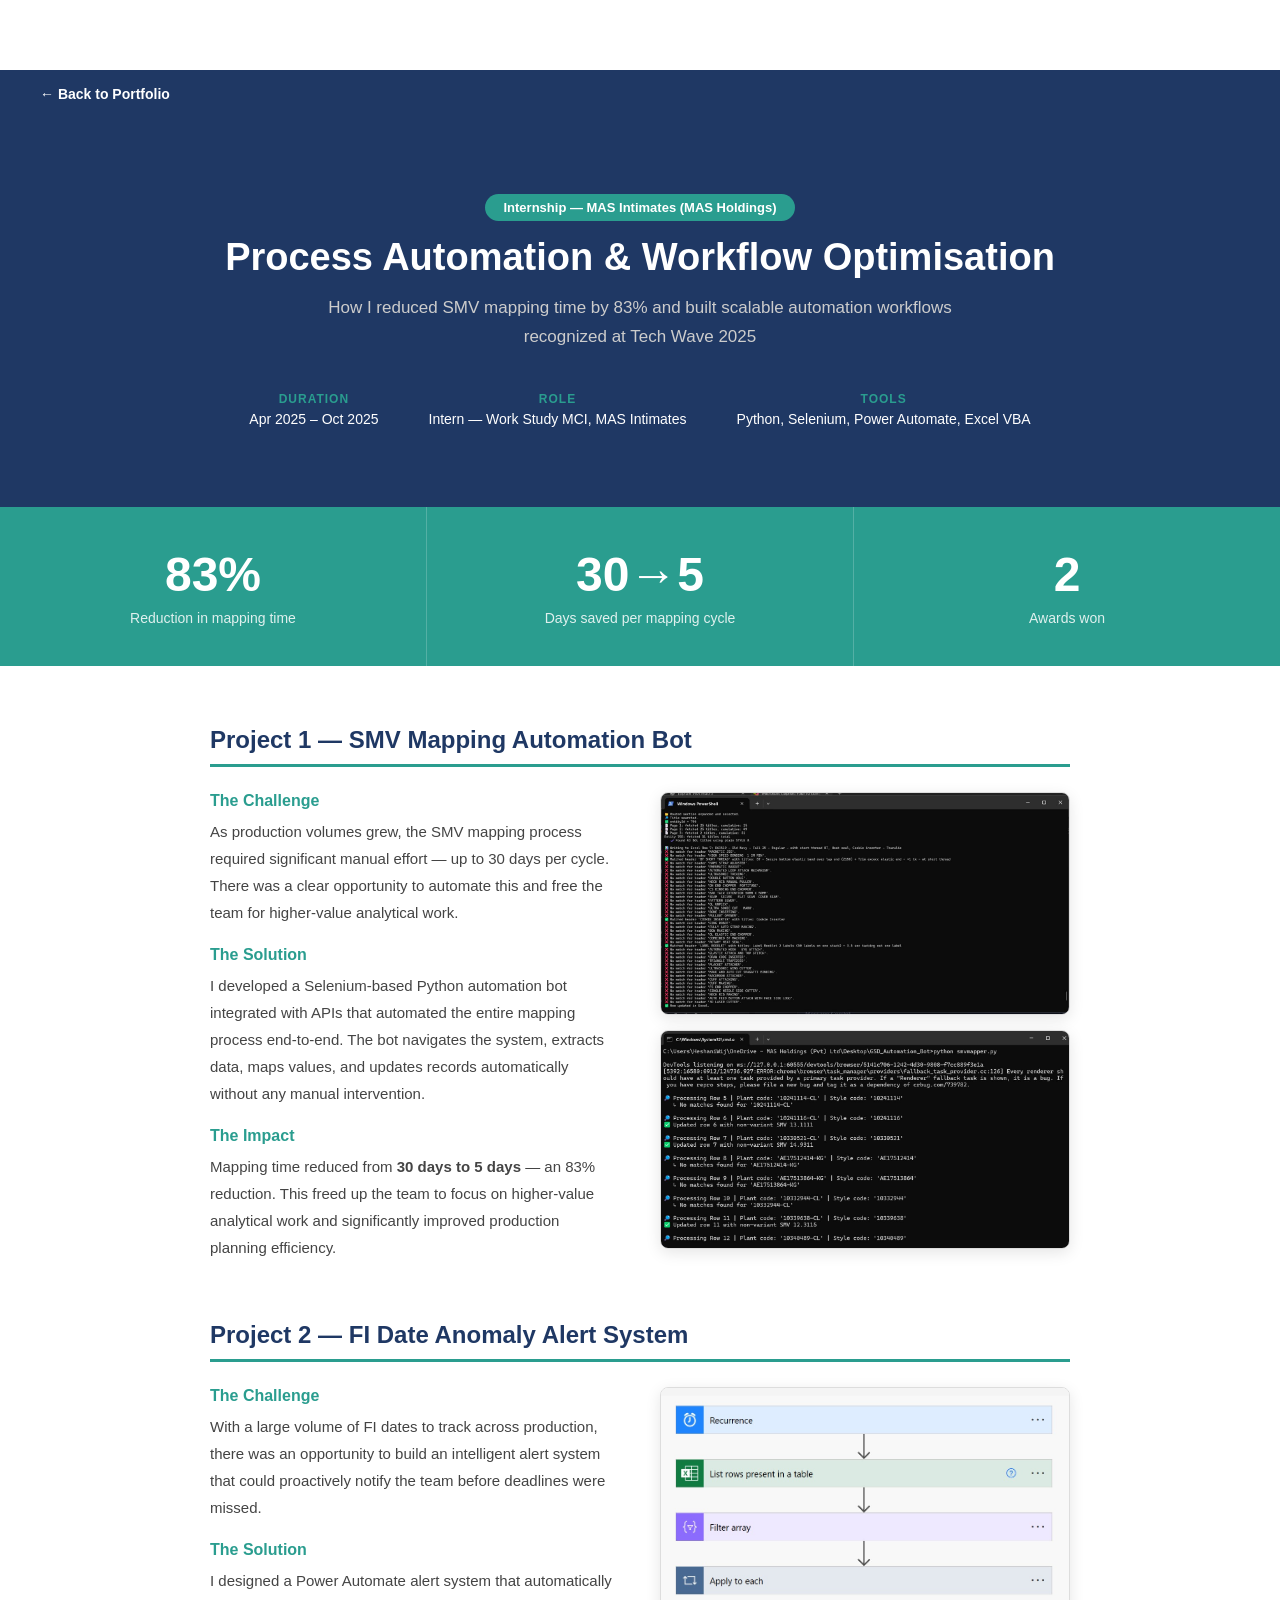
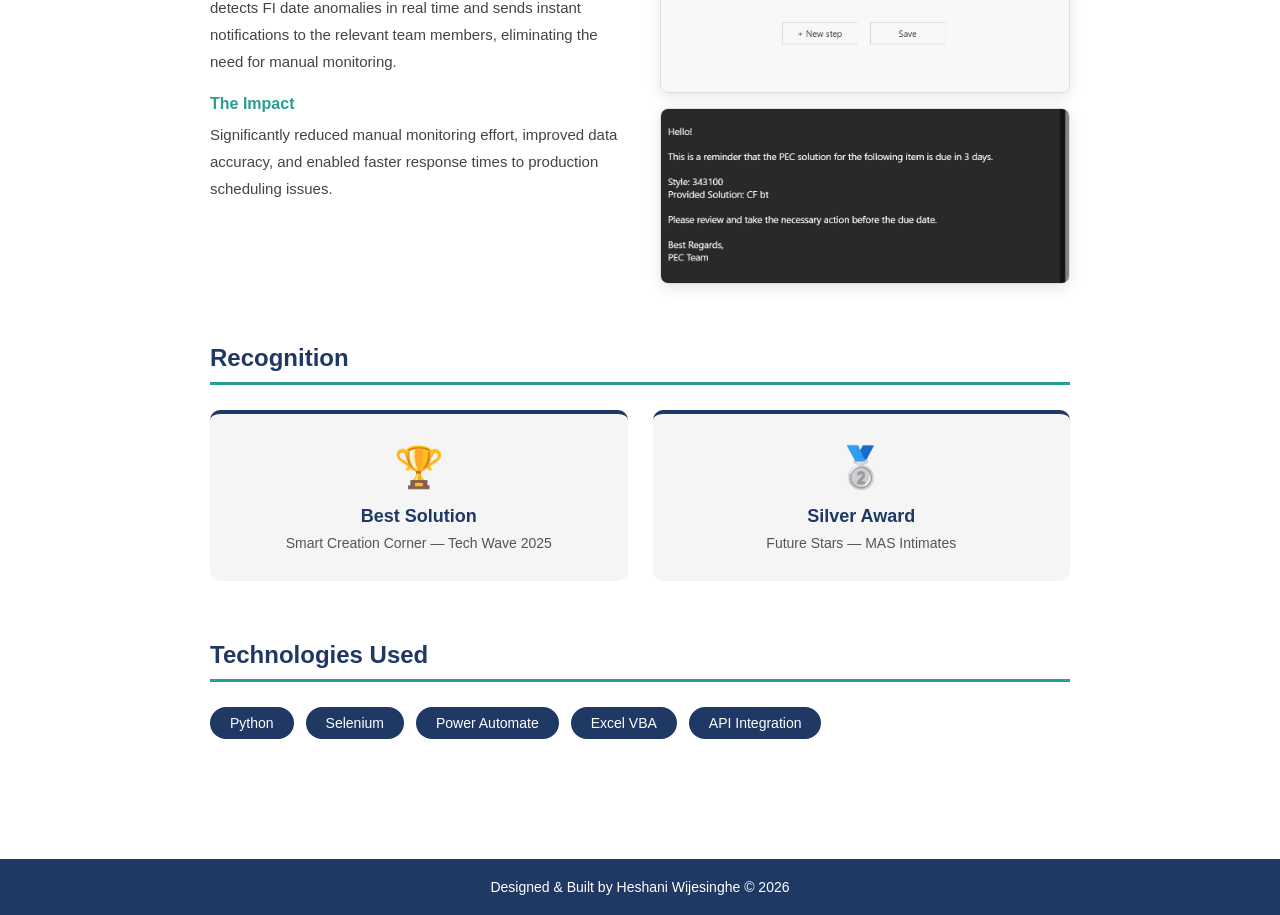
==== mas-case-study.html @ 1a6dd9d5 "Add MAS case study page with screenshots" ====
<!DOCTYPE html>
<html lang="en">

<head>
    <meta charset="UTF-8">
    <meta name="viewport" content="width=device-width, initial-scale=1.0">
    <title>MAS Holdings Case Study | Heshani Wijesinghe</title>
    <link rel="stylesheet" href="style.css">
    <link rel="stylesheet" href="case-study.css">
</head>

<body>

    <!-- Back Navigation -->
    <div class="back-nav">
        <a href="index.html" class="back-btn">← Back to Portfolio</a>
    </div>

    <!-- Hero -->
    <div class="cs-hero">
        <div class="cs-hero-content">
            <span class="cs-tag">Internship — MAS Intimates (MAS Holdings)</span>
            <h1>Process Automation & Workflow Optimisation</h1>
            <p>How I reduced SMV mapping time by 83% and built scalable automation workflows recognized at Tech Wave 2025</p>
            <div class="cs-meta">
                <div class="cs-meta-item">
                    <span class="cs-meta-label">Duration</span>
                    <span class="cs-meta-value">Apr 2025 – Oct 2025</span>
                </div>
                <div class="cs-meta-item">
                    <span class="cs-meta-label">Role</span>
                    <span class="cs-meta-value">Intern — Work Study MCI, MAS Intimates</span>
                </div>
                <div class="cs-meta-item">
                    <span class="cs-meta-label">Tools</span>
                    <span class="cs-meta-value">Python, Selenium, Power Automate, Excel VBA</span>
                </div>
            </div>
        </div>
    </div>

    <!-- Impact Stats -->
    <div class="cs-stats">
        <div class="cs-stat">
            <h2>83%</h2>
            <p>Reduction in mapping time</p>
        </div>
        <div class="cs-stat">
            <h2>30→5</h2>
            <p>Days saved per mapping cycle</p>
        </div>
        <div class="cs-stat">
            <h2>2</h2>
            <p>Awards won</p>
        </div>
    </div>

    <!-- Content -->
    <div class="cs-container">

        <!-- Project 1 -->
        <div class="cs-section">
            <h2>Project 1 — SMV Mapping Automation Bot</h2>
            <div class="cs-section-content">
                <div class="cs-text">
                    <h3>The Challenge</h3>
                    <p>As production volumes grew, the SMV mapping process required significant manual effort — up to 30 days per cycle. There was a clear opportunity to automate this and free the team for higher-value analytical work.</p>
                    <h3>The Solution</h3>
                    <p>I developed a Selenium-based Python automation bot integrated with APIs that automated the entire mapping process end-to-end. The bot navigates the system, extracts data, maps values, and updates records automatically without any manual intervention.</p>
                    <h3>The Impact</h3>
                    <p>Mapping time reduced from <strong>30 days to 5 days</strong> — an 83% reduction. This freed up the team to focus on higher-value analytical work and significantly improved production planning efficiency.</p>
                </div>
                <!-- Screenshot placeholder -->
                <div class="cs-screenshots">
    <img src="assets/images/bot-script2.jpeg" alt="Bot running - row processing">
    <img src="assets/images/bot-script1.jpeg" alt="Bot running - header matching">
</div>
            </div>
        </div>

        <!-- Project 2 -->
        <div class="cs-section">
            <h2>Project 2 — FI Date Anomaly Alert System</h2>
            <div class="cs-section-content">
                <div class="cs-text">
                    <h3>The Challenge</h3>
                    <p>With a large volume of FI dates to track across production, there was an opportunity to build an intelligent alert system that could proactively notify the team before deadlines were missed.</p>
                    <h3>The Solution</h3>
                    <p>I designed a Power Automate alert system that automatically detects FI date anomalies in real time and sends instant notifications to the relevant team members, eliminating the need for manual monitoring.</p>
                    <h3>The Impact</h3>
                    <p>Significantly reduced manual monitoring effort, improved data accuracy, and enabled faster response times to production scheduling issues.</p>
                </div>
                <!-- Screenshot placeholder -->
                <div class="cs-screenshots">
    <img src="assets/images/PA2.jpeg" alt="Power Automate flow diagram">
    <img src="assets/images/PA1.jpeg" alt="Alert email sample">
</div>
            </div>
        </div>

        <!-- Awards -->
        <div class="cs-awards">
            <h2>Recognition</h2>
            <div class="cs-awards-grid">
                <div class="cs-award-card">
                    <div class="cs-award-icon">🏆</div>
                    <h3>Best Solution</h3>
                    <p>Smart Creation Corner — Tech Wave 2025</p>
                </div>
                <div class="cs-award-card">
                    <div class="cs-award-icon">🥈</div>
                    <h3>Silver Award</h3>
                    <p>Future Stars — MAS Intimates</p>
                </div>
            </div>
        </div>

        <!-- Technologies -->
        <div class="cs-section">
            <h2>Technologies Used</h2>
            <div class="cs-tech-grid">
                <span class="cs-tech-tag">Python</span>
                <span class="cs-tech-tag">Selenium</span>
                <span class="cs-tech-tag">Power Automate</span>
                <span class="cs-tech-tag">Excel VBA</span>
                <span class="cs-tech-tag">API Integration</span>
            </div>
        </div>

    </div>

    <!-- Footer -->
    <footer>
        <p>Designed & Built by Heshani Wijesinghe &copy; 2026</p>
    </footer>

    <script src="script.js"></script>
</body>
</html>
---- style.css ----
html {
    scroll-behavior: smooth;
}
/* ── Google Font ── */
@import url('https://fonts.googleapis.com/css2?family=Poppins:wght@300;400;600;700&display=swap');

/* ── Reset & Base ── */
* {
    margin: 0;
    padding: 0;
    box-sizing: border-box;
}

body {
    font-family: 'Poppins', sans-serif;
    color: #1A1A1A;
}

/* ── Navbar ── */
#navbar {
    position: fixed;
    top: 0;
    width: 100%;
    background-color: #1F3864;
    padding: 15px 40px;
    display: flex;
    justify-content: space-between;
    align-items: center;
    z-index: 1000;
}

.nav-logo {
    color: white;
    font-size: 22px;
    font-weight: 700;
    letter-spacing: 2px;
}

.nav-links {
    list-style: none;
    display: flex;
    gap: 30px;
}

.nav-links a {
    color: white;
    text-decoration: none;
    font-size: 14px;
    font-weight: 400;
    transition: color 0.3s;
}

.nav-links a:hover {
    color: #2A9D8F;
}

/* ── Push content below navbar ── */
body {
    padding-top: 70px;
}

/* ── Hero Section ── */
#home {
    background-color: #1F3864;
    color: white;
    height: 100vh;
    display: flex;
    align-items: center;
    justify-content: center;
    text-align: center;
    padding: 0 20px;
}

.hero-content h1 {
    font-size: 52px;
    font-weight: 700;
    margin-bottom: 15px;
    letter-spacing: 2px;
}

.hero-subtitle {
    font-size: 20px;
    color: #2A9D8F;
    font-weight: 600;
    margin-bottom: 15px;
    min-height: 30px;
}

.cursor {
    animation: blink 0.7s infinite;
}

@keyframes blink {
    0%, 100% { opacity: 1; }
    50% { opacity: 0; }
}

.hero-desc {
    font-size: 16px;
    color: #ccc;
    margin-bottom: 35px;
    max-width: 500px;
    margin-left: auto;
    margin-right: auto;
}

.btn-group {
    display: flex;
    gap: 15px;
    justify-content: center;
}

.btn-primary {
    background-color: #2A9D8F;
    color: white;
    padding: 12px 30px;
    border-radius: 5px;
    text-decoration: none;
    font-weight: 600;
    transition: background-color 0.3s;
}

.btn-primary:hover {
    background-color: #21867a;
}

.btn-secondary {
    border: 2px solid white;
    color: white;
    padding: 12px 30px;
    border-radius: 5px;
    text-decoration: none;
    font-weight: 600;
    transition: all 0.3s;
}

.btn-secondary:hover {
    background-color: white;
    color: #1F3864;
}

/* ── Sections General ── */
section {
    padding: 80px 20px;
}

.section-container {
    max-width: 900px;
    margin: 0 auto;
}

.section-title {
    font-size: 32px;
    font-weight: 700;
    color: #1F3864;
    margin-bottom: 40px;
    text-align: center;
    position: relative;
}

.section-title::after {
    content: '';
    display: block;
    width: 60px;
    height: 4px;
    background-color: #2A9D8F;
    margin: 10px auto 0;
    border-radius: 2px;
}

/* ── About Section ── */
#about {
    background-color: #F5F5F5;
}

.about-text p {
    font-size: 16px;
    line-height: 1.8;
    color: #444;
}

.about-links {
    display: flex;
    gap: 15px;
    margin-top: 10px;
}

.about-link {
    background-color: #1F3864;
    color: white;
    padding: 10px 25px;
    border-radius: 5px;
    text-decoration: none;
    font-weight: 600;
    transition: background-color 0.3s;
}

.about-link:hover {
    background-color: #2A9D8F;
}

/* ── Projects Section ── */
#projects {
    background-color: white;
}

.projects-grid {
    display: grid;
    grid-template-columns: repeat(3, 1fr);
    gap: 25px;
}

.project-card {
    background-color: #F5F5F5;
    border-radius: 10px;
    padding: 25px;
    transition: transform 0.3s, box-shadow 0.3s;
    border-top: 4px solid #2A9D8F;
    display: flex;
    flex-direction: column;
}

.project-link, .project-link-disabled {
    margin-top: auto;
}

.project-card:hover {
    transform: translateY(-5px);
    box-shadow: 0 10px 25px rgba(0,0,0,0.1);
}

.project-tag {
    font-size: 12px;
    font-weight: 600;
    color: #2A9D8F;
    text-transform: uppercase;
    letter-spacing: 1px;
    margin-bottom: 10px;
}

.project-card h3 {
    font-size: 17px;
    font-weight: 700;
    color: #1F3864;
    margin-bottom: 12px;
}

.project-card p {
    font-size: 14px;
    color: #555;
    line-height: 1.7;
    margin-bottom: 15px;
}

.project-tech {
    display: flex;
    flex-wrap: wrap;
    gap: 8px;
    margin-bottom: 15px;
}

.project-tech span {
    background-color: #1F3864;
    color: white;
    font-size: 11px;
    padding: 4px 10px;
    border-radius: 20px;
    font-weight: 500;
}

.project-link {
    color: #2A9D8F;
    text-decoration: none;
    font-weight: 600;
    font-size: 14px;
    transition: color 0.3s;
}

.project-link:hover {
    color: #1F3864;
}

/* ── Experience Section ── */
#experience {
    background-color: #F5F5F5;
}

.experience-card {
    background-color: white;
    border-radius: 10px;
    padding: 30px;
    border-left: 5px solid #2A9D8F;
    box-shadow: 0 4px 15px rgba(0,0,0,0.06);
}

.exp-header {
    display: flex;
    justify-content: space-between;
    align-items: flex-start;
    margin-bottom: 20px;
}

.exp-left h3 {
    font-size: 20px;
    font-weight: 700;
    color: #1F3864;
    margin-bottom: 5px;
}

.exp-company {
    font-size: 15px;
    color: #2A9D8F;
    font-weight: 600;
}

.exp-date {
    background-color: #1F3864;
    color: white;
    padding: 6px 15px;
    border-radius: 20px;
    font-size: 13px;
    font-weight: 500;
}

.exp-bullets {
    padding-left: 20px;
    margin-bottom: 20px;
}

.exp-bullets li {
    font-size: 15px;
    color: #444;
    line-height: 1.8;
    margin-bottom: 8px;
}

.exp-awards {
    display: flex;
    gap: 12px;
    flex-wrap: wrap;
}

.award-badge {
    background-color: #1F3864;
    color: white;
    padding: 8px 18px;
    border-radius: 25px;
    font-size: 13px;
    font-weight: 600;
}

/* ── Skills Section ── */
#skills {
    background-color: #F5F5F5;
}

.skills-grid {
    display: grid;
    grid-template-columns: repeat(3, 1fr);
    gap: 25px;
}

.skill-category {
    background-color: white;
    border-radius: 10px;
    padding: 25px;
    box-shadow: 0 4px 15px rgba(0,0,0,0.06);
    transition: transform 0.3s;
}

.skill-category:hover {
    transform: translateY(-3px);
}

.skill-category h3 {
    font-size: 16px;
    font-weight: 700;
    color: #1F3864;
    margin-bottom: 15px;
    padding-bottom: 10px;
    border-bottom: 2px solid #2A9D8F;
}

.skill-tags {
    display: flex;
    flex-wrap: wrap;
    gap: 8px;
}

.skill-tags span {
    background-color: #F0F4FF;
    color: #1F3864;
    padding: 5px 12px;
    border-radius: 20px;
    font-size: 13px;
    font-weight: 500;
    border: 1px solid #d0d8f0;
}
/* ── Certifications Section ── */
#certifications {
    background-color: white;
}

.cert-grid {
    display: grid;
    grid-template-columns: repeat(2, 1fr);
    gap: 20px;
}

.cert-card {
    display: flex;
    align-items: center;
    gap: 20px;
    background-color: #F5F5F5;
    border-radius: 10px;
    padding: 20px 25px;
    border-left: 4px solid #2A9D8F;
    transition: transform 0.3s, box-shadow 0.3s;
}

.cert-card:hover {
    transform: translateY(-3px);
    box-shadow: 0 8px 20px rgba(0,0,0,0.08);
}

.cert-icon {
    font-size: 30px;
}

.cert-info h3 {
    font-size: 15px;
    font-weight: 700;
    color: #1F3864;
    margin-bottom: 5px;
}

.cert-info p {
    font-size: 13px;
    color: #2A9D8F;
    font-weight: 600;
}
/* ── Contact Section ── */
#contact {
    background-color: #F5F5F5;
}

.contact-desc {
    text-align: center;
    color: #555;
    font-size: 16px;
    margin-bottom: 40px;
    max-width: 600px;
    margin-left: auto;
    margin-right: auto;
}

.contact-grid {
    display: grid;
    grid-template-columns: repeat(3, 1fr);
    gap: 20px;
}

.contact-card {
    background-color: white;
    border-radius: 10px;
    padding: 30px 20px;
    text-align: center;
    text-decoration: none;
    border-top: 4px solid #2A9D8F;
    transition: transform 0.3s, box-shadow 0.3s;
}

.contact-card:hover {
    transform: translateY(-5px);
    box-shadow: 0 10px 25px rgba(0,0,0,0.1);
}

.contact-icon {
    font-size: 35px;
    margin-bottom: 15px;
}

.contact-card h3 {
    font-size: 16px;
    font-weight: 700;
    color: #1F3864;
    margin-bottom: 8px;
}

.contact-card p {
    font-size: 13px;
    color: #555;
}

/* ── Footer ── */
footer {
    background-color: #1F3864;
    color: white;
    text-align: center;
    padding: 20px;
    font-size: 14px;
}
/* ── About Photo ── */
.about-content {
    display: flex;
    align-items: center;
    gap: 50px;
}

.about-image img {
    width: 220px;
    height: 220px;
    border-radius: 50%;
    object-fit: cover;
    object-position: center 20%;
    border: 5px solid #2A9D8F;
    box-shadow: 0 8px 25px rgba(0,0,0,0.15);
}
.project-link-disabled {
    color: #999;
    font-size: 14px;
    font-weight: 600;
}
/* ── Personal Projects ── */
#personal {
    background-color: white;
}

.personal-grid {
    display: grid;
    grid-template-columns: repeat(1, 1fr);
    max-width: 500px;
    margin: 0 auto;
}

.project-card.featured {
    border-top: 4px solid #1F3864;
}
/* ── Filter Tabs ── */
.filter-tabs {
    display: flex;
    justify-content: center;
    gap: 15px;
    margin-bottom: 40px;
}

.filter-btn {
    padding: 10px 25px;
    border: 2px solid #1F3864;
    border-radius: 25px;
    background-color: transparent;
    color: #1F3864;
    font-family: 'Poppins', sans-serif;
    font-size: 14px;
    font-weight: 600;
    cursor: pointer;
    transition: all 0.3s;
}

.filter-btn:hover {
    background-color: #1F3864;
    color: white;
}

.filter-btn.active {
    background-color: #1F3864;
    color: white;
}

.project-card.hidden {
    display: none;
}
.cs-screenshots {
    display: flex;
    flex-direction: column;
    gap: 15px;
}

.cs-screenshots img {
    width: 100%;
    border-radius: 8px;
    box-shadow: 0 4px 15px rgba(0,0,0,0.1);
    border: 1px solid #ddd;
}

.case-study-btn {
    display: inline-block;
    margin-top: 20px;
    background-color: #2A9D8F;
    color: white;
    padding: 10px 25px;
    border-radius: 5px;
    text-decoration: none;
    font-weight: 600;
    font-size: 14px;
    transition: background-color 0.3s;
}

.case-study-btn:hover {
    background-color: #1F3864;
}
---- case-study.css ----
/* ── Back Nav ── */
.back-nav {
    background-color: #1F3864;
    padding: 15px 40px;
}

.back-btn {
    color: white;
    text-decoration: none;
    font-family: 'Poppins', sans-serif;
    font-size: 14px;
    font-weight: 600;
    transition: color 0.3s;
}

.back-btn:hover {
    color: #2A9D8F;
}

/* ── Case Study Hero ── */
.cs-hero {
    background-color: #1F3864;
    color: white;
    padding: 80px 40px;
    text-align: center;
}

.cs-tag {
    background-color: #2A9D8F;
    color: white;
    padding: 6px 18px;
    border-radius: 20px;
    font-family: 'Poppins', sans-serif;
    font-size: 13px;
    font-weight: 600;
}

.cs-hero-content h1 {
    font-family: 'Poppins', sans-serif;
    font-size: 38px;
    font-weight: 700;
    margin: 20px 0 15px;
}

.cs-hero-content p {
    font-family: 'Poppins', sans-serif;
    font-size: 17px;
    color: #ccc;
    max-width: 650px;
    margin: 0 auto 40px;
    line-height: 1.7;
}

.cs-meta {
    display: flex;
    justify-content: center;
    gap: 50px;
    flex-wrap: wrap;
}

.cs-meta-item {
    display: flex;
    flex-direction: column;
    gap: 5px;
}

.cs-meta-label {
    font-family: 'Poppins', sans-serif;
    font-size: 12px;
    color: #2A9D8F;
    font-weight: 600;
    text-transform: uppercase;
    letter-spacing: 1px;
}

.cs-meta-value {
    font-family: 'Poppins', sans-serif;
    font-size: 14px;
    color: white;
    font-weight: 500;
}

/* ── Impact Stats ── */
.cs-stats {
    display: flex;
    justify-content: center;
    gap: 0;
    background-color: #2A9D8F;
}

.cs-stat {
    flex: 1;
    text-align: center;
    padding: 40px 20px;
    border-right: 1px solid rgba(255,255,255,0.2);
}

.cs-stat:last-child {
    border-right: none;
}

.cs-stat h2 {
    font-family: 'Poppins', sans-serif;
    font-size: 48px;
    font-weight: 700;
    color: white;
    margin-bottom: 8px;
}

.cs-stat p {
    font-family: 'Poppins', sans-serif;
    font-size: 14px;
    color: rgba(255,255,255,0.85);
    font-weight: 500;
}

/* ── Content Container ── */
.cs-container {
    max-width: 900px;
    margin: 0 auto;
    padding: 60px 20px;
}

/* ── Sections ── */
.cs-section {
    margin-bottom: 60px;
}

.cs-section h2 {
    font-family: 'Poppins', sans-serif;
    font-size: 24px;
    font-weight: 700;
    color: #1F3864;
    margin-bottom: 25px;
    padding-bottom: 10px;
    border-bottom: 3px solid #2A9D8F;
}

.cs-section-content {
    display: grid;
    grid-template-columns: 1fr 1fr;
    gap: 40px;
    align-items: start;
}

.cs-text h3 {
    font-family: 'Poppins', sans-serif;
    font-size: 16px;
    font-weight: 700;
    color: #2A9D8F;
    margin: 20px 0 8px;
}

.cs-text h3:first-child {
    margin-top: 0;
}

.cs-text p {
    font-family: 'Poppins', sans-serif;
    font-size: 15px;
    color: #444;
    line-height: 1.8;
}

/* ── Image Placeholder ── */
.cs-image-placeholder {
    background-color: #F5F5F5;
    border: 2px dashed #ccc;
    border-radius: 10px;
    height: 250px;
    display: flex;
    align-items: center;
    justify-content: center;
    color: #999;
    font-family: 'Poppins', sans-serif;
    font-size: 16px;
}

/* ── Awards ── */
.cs-awards {
    margin-bottom: 60px;
}

.cs-awards h2 {
    font-family: 'Poppins', sans-serif;
    font-size: 24px;
    font-weight: 700;
    color: #1F3864;
    margin-bottom: 25px;
    padding-bottom: 10px;
    border-bottom: 3px solid #2A9D8F;
}

.cs-awards-grid {
    display: grid;
    grid-template-columns: repeat(2, 1fr);
    gap: 25px;
}

.cs-award-card {
    background-color: #F5F5F5;
    border-radius: 10px;
    padding: 30px;
    text-align: center;
    border-top: 4px solid #1F3864;
}

.cs-award-icon {
    font-size: 40px;
    margin-bottom: 15px;
}

.cs-award-card h3 {
    font-family: 'Poppins', sans-serif;
    font-size: 18px;
    font-weight: 700;
    color: #1F3864;
    margin-bottom: 8px;
}

.cs-award-card p {
    font-family: 'Poppins', sans-serif;
    font-size: 14px;
    color: #555;
}

/* ── Tech Tags ── */
.cs-tech-grid {
    display: flex;
    flex-wrap: wrap;
    gap: 12px;
}

.cs-tech-tag {
    background-color: #1F3864;
    color: white;
    padding: 8px 20px;
    border-radius: 25px;
    font-family: 'Poppins', sans-serif;
    font-size: 14px;
    font-weight: 500;
}
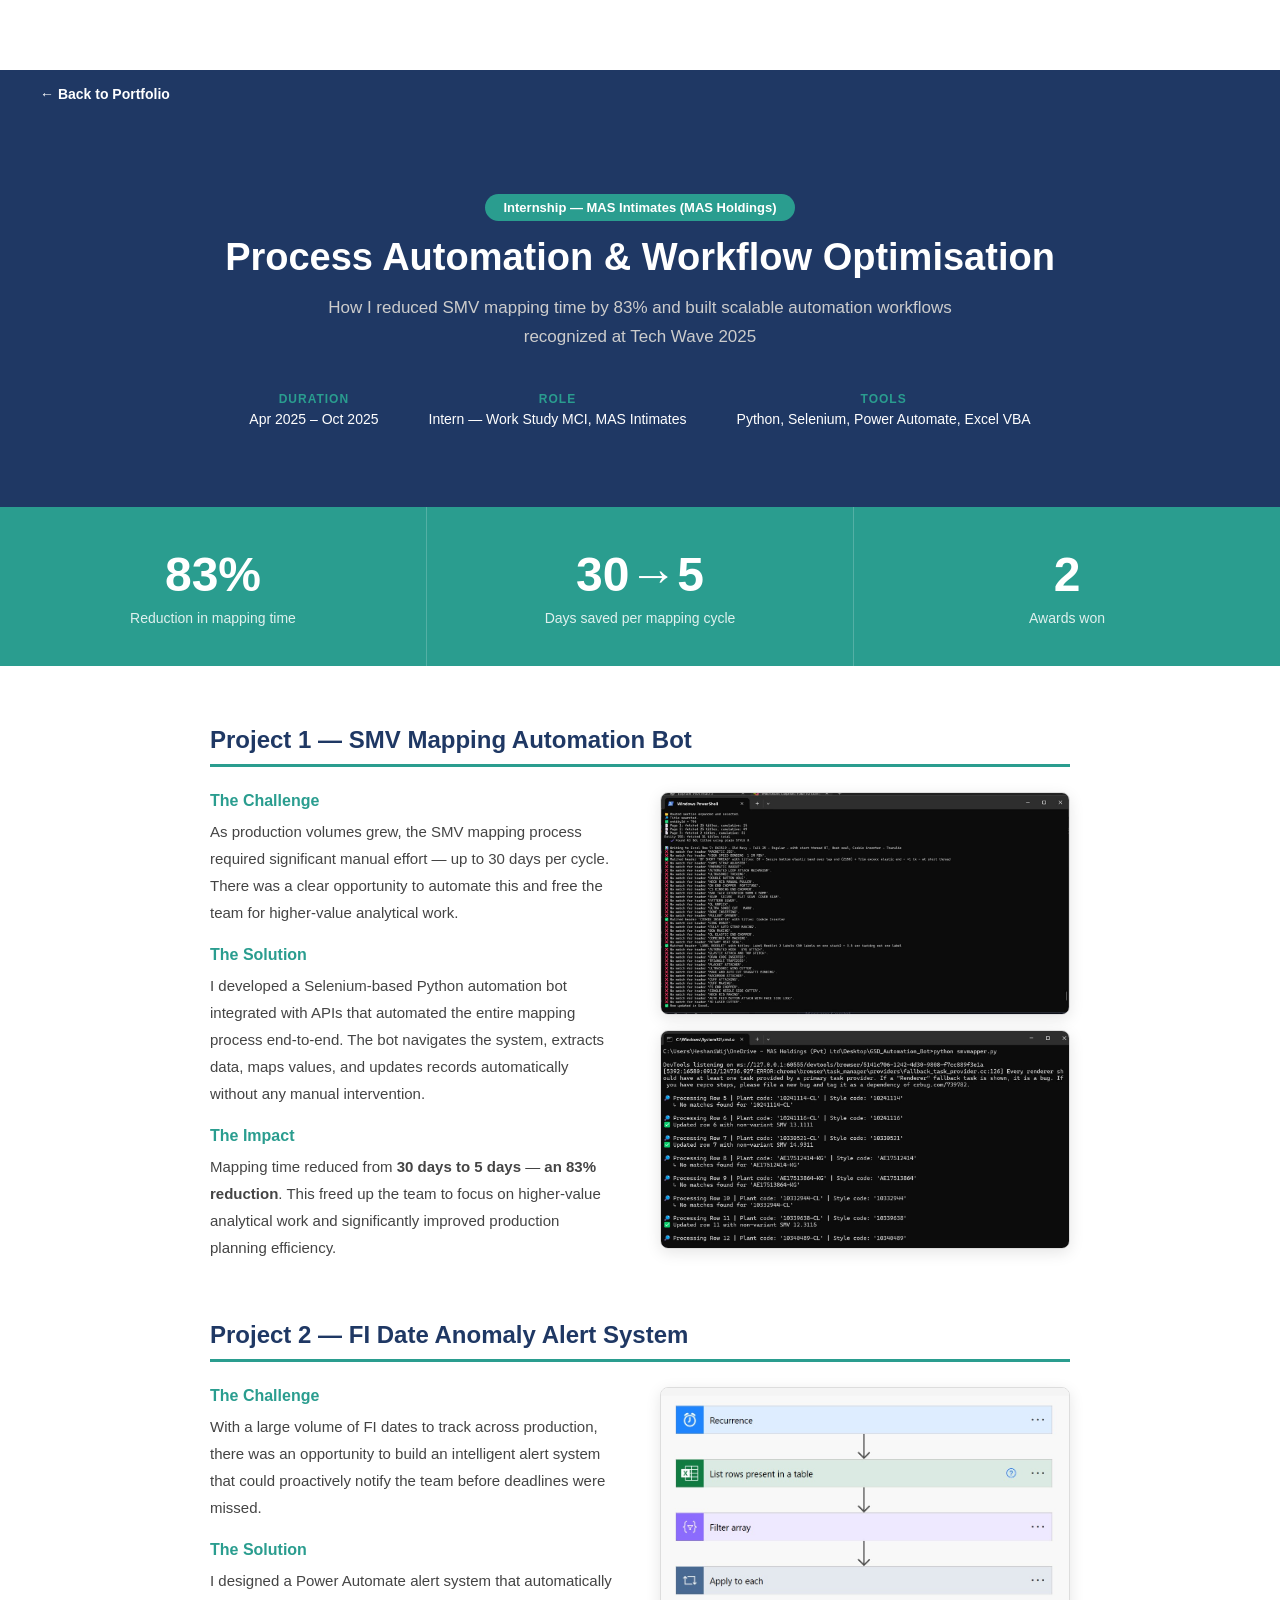
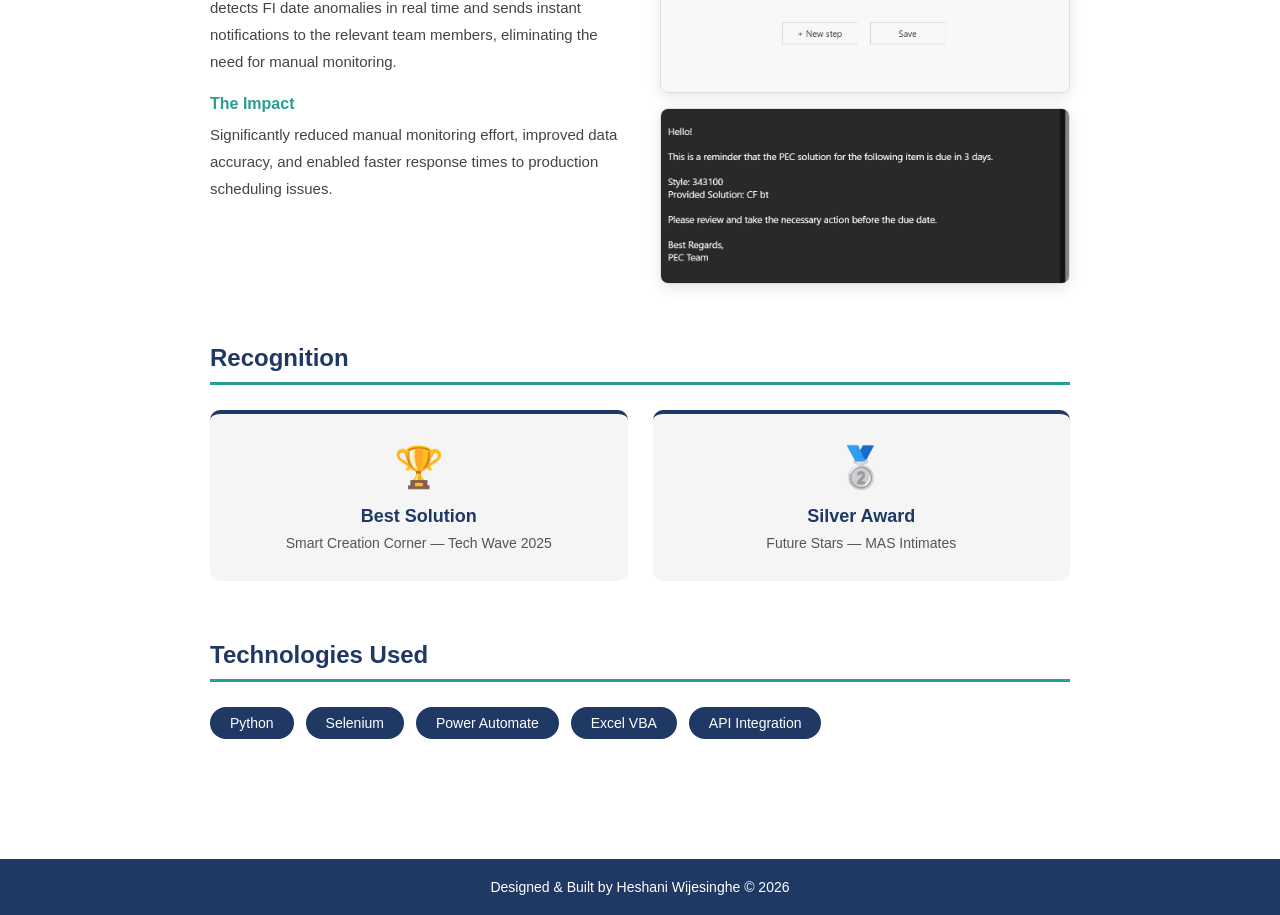
==== commit ee19af56: "css changes" ====
--- a/mas-case-study.html
+++ b/mas-case-study.html
@@ -68,7 +68,7 @@
                     <h3>The Solution</h3>
                     <p>I developed a Selenium-based Python automation bot integrated with APIs that automated the entire mapping process end-to-end. The bot navigates the system, extracts data, maps values, and updates records automatically without any manual intervention.</p>
                     <h3>The Impact</h3>
-                    <p>Mapping time reduced from <strong>30 days to 5 days</strong> — an 83% reduction. This freed up the team to focus on higher-value analytical work and significantly improved production planning efficiency.</p>
+                    <p>Mapping time reduced from <strong>30 days to 5 days</strong> — <strong>an 83% reduction</strong>. This freed up the team to focus on higher-value analytical work and significantly improved production planning efficiency.</p>
                 </div>
                 <!-- Screenshot placeholder -->
                 <div class="cs-screenshots">
